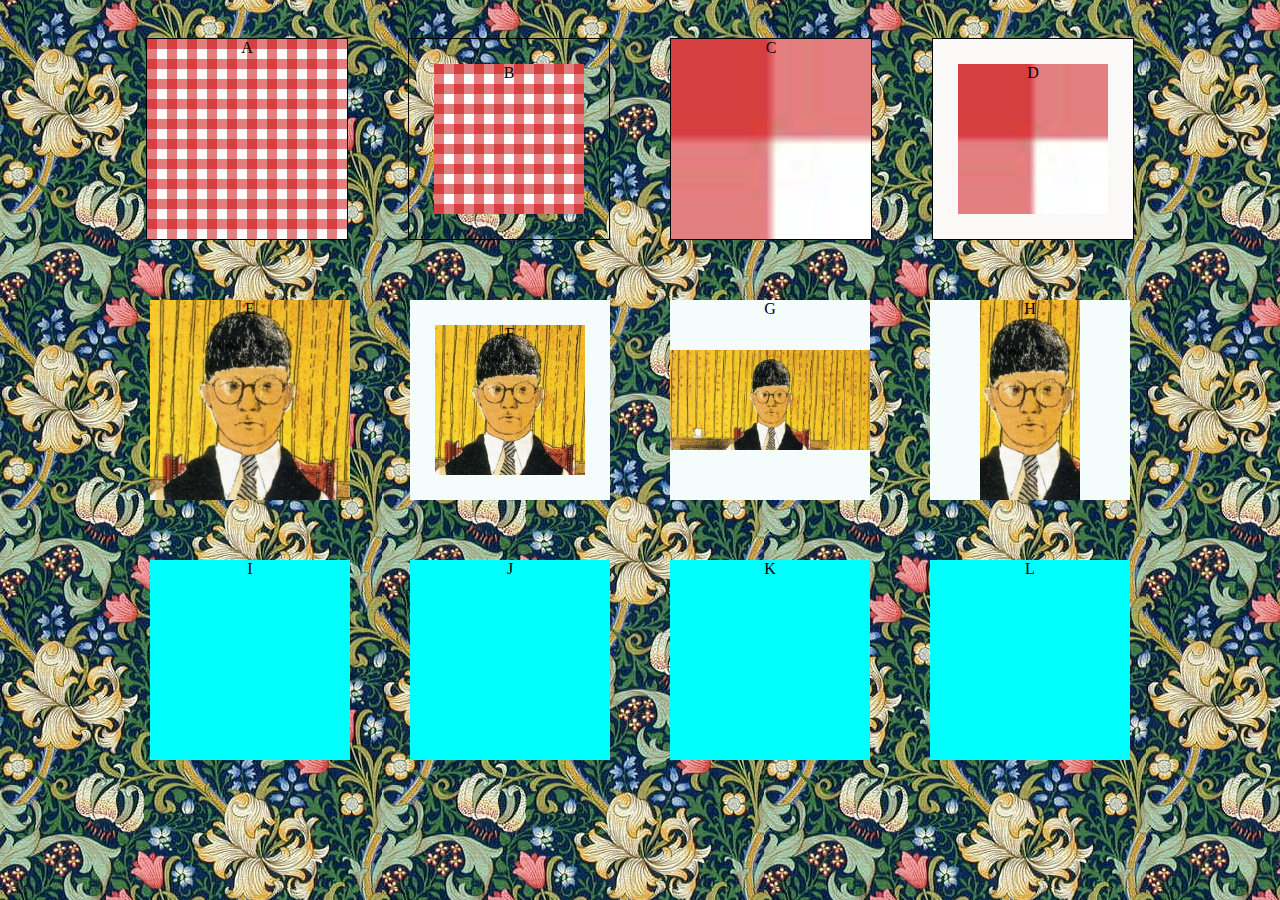
==== Ejercicio17/index.html @ 801cc884 "segunda generación de nietos" ====
<!DOCTYPE html>
<html lang="en">
<head>
    <meta charset="UTF-8">
    <meta http-equiv="X-UA-Compatible" content="IE=edge">
    <meta name="viewport" content="width=device-width, initial-scale=1.0">
    <title>Document</title>
    <link rel="stylesheet" href="css/style.css">
</head>
<body>
    <div class="container">
        <div class="hijo1">
            <div id="mantel1">A</div>
            <div id="mantel2">
                <div id="mantel2-hijo">B</div>
            </div>
            <div id="mantel3">C</div>
            <div id="mantel4">
                <div id="mantel4-hijo">D</div>
            </div>
        </div>
        <div class="hijo2">
            <div id="hijo2E">E</div>
            <div id="hijo2F">
                <div id="hijo2F-hijo">F</div> 
            </div>
            <div id="hijo2G">G</div>
            <div id="hijo2H">H</div>
        </div>
        <div class="hijo3">
            <div>I</div>
            <div>J</div>
            <div>K</div>
            <div>L</div>
        </div>
    </div>
</body>
</html>
---- Ejercicio17/css/style.css ----
body {
    background-image: url(../img/ac.jpg);
}

/* FLEX PADRE : DIRECCIÓN EN COLUMNAS PARA UBICAR A LOS 3 HIJOS CON 4 ELEMENTOS */
.container {
    display: flex;
    flex-direction: column;
    align-items: center;
    text-align:center;
}

/* LOS HIJOS TENDRÁN DISPOSION FLEX PERO EN FILAS PARA UBICAR LOS ELEMENTOS*/
.hijo1 {
    display: flex;
    flex-direction: row;
}

/* DISPOSICION  DE LA PRIMERA COLUMNA */
.hijo1 > div {    
   /* background-color: aqua;*/
    width: 200px;
    height: 200px;
    margin: 30px;
    border: solid 1px black;
}

.hijo2 {
    display: flex;
    flex-direction: row;
}

/* DISPOSICION  DE LA SEGUNDA COLUMNA */
.hijo2 > div { 
    background-color: rgb(245, 252, 252);
    width: 200px;
    height: 200px;
    margin: 30px;
}

.hijo3 {
    display: flex;
    flex-direction: row;
}

.hijo3 > div { 
    background-color: aqua;
    width: 200px;
    height: 200px;
    margin: 30px;
}

#mantel1 {
    background-image: url("../img/back_mantel.jpg");
    background-repeat: repeat;
}

#mantel2 {
    border: solid black 1px;
}

#mantel2-hijo {
    width: 150px;
    height: 150px;
    margin:25px;
    background-image: url("../img/back_mantel.jpg");
}

#mantel3  {
    background-image: url("../img/back_mantel.jpg");
    background-repeat: no-repeat;
    background-position: center;
    background-size: 200px 200px;

    /*FUNCIONAN DE AMBAS FORMAS, TANTO ABREVIADO COMO EN DETALLE
    background : url("../img/back_mantel.jpg"), no-repeat, center, 200px 200px;*/
}

#mantel4 {
    background-color: rgb(250, 249, 248);
}

#mantel4-hijo {
    width: 150px;
    height: 150px;
    margin: 25px;
    background: url("../img/back_mantel.jpg");
    background-repeat: no-repeat;
    background-position: center;
    background-size: 150px 150px;
}

#hijo2E {
    background-image: url("../img/dh.jpg");
    background-size: 200px 200px;
}

#hijo2F-hijo {
    width: 150px;
    height: 150px;
    margin : 25px;
    background-image: url("../img/dh.jpg");
    background-size: 150px 150px;
}

#hijo2G {
    background-image: url("../img/dh_2.jpg");
    background-size: 200px 100px;
    background-repeat: no-repeat;
    background-position: center;
}

#hijo2H {
    background-image: url("../img/dh_3.jpg");
    background-size: 100px 200px;
    background-repeat: no-repeat;
    background-position: center;
}
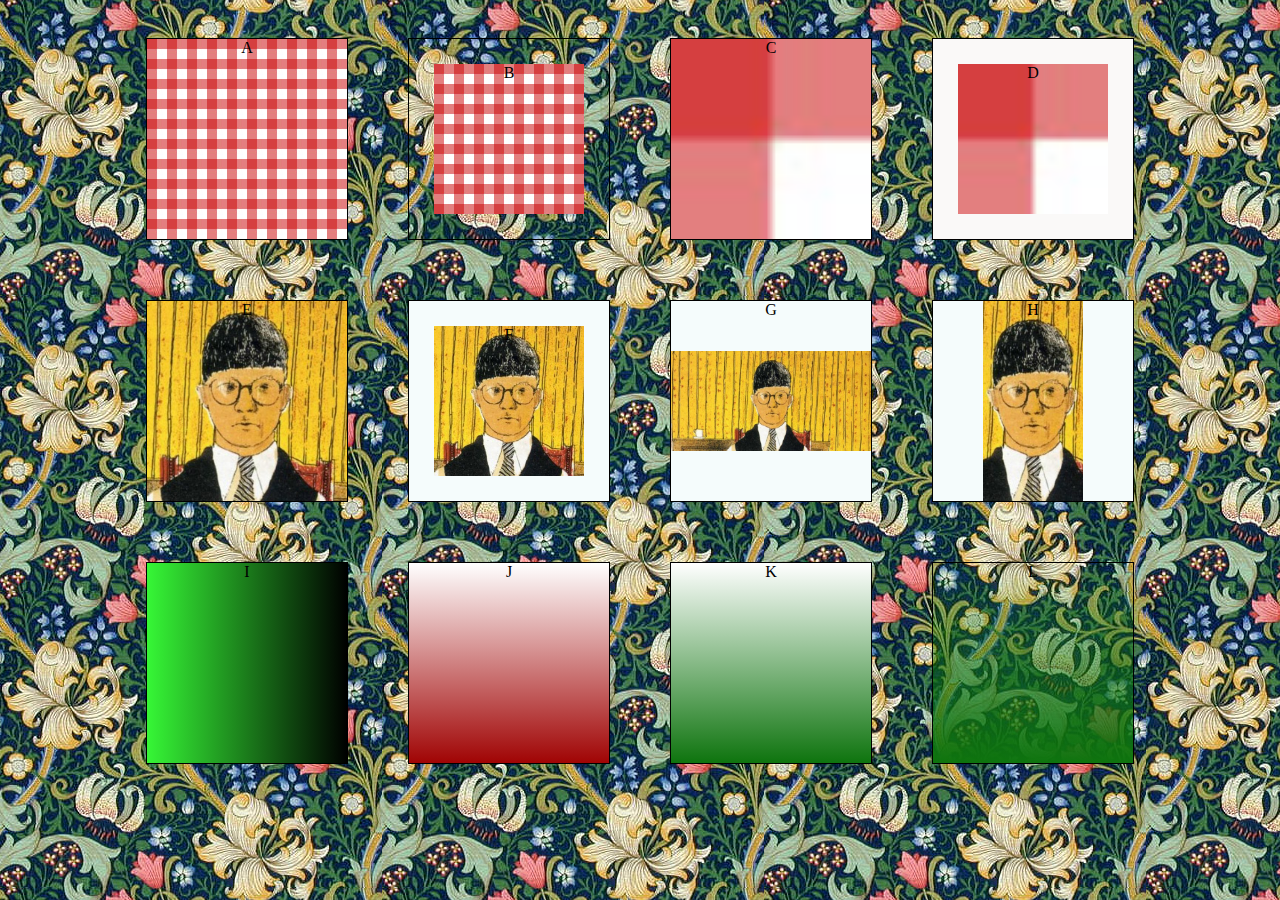
==== commit bfea23f2: "finally 17" ====
--- a/Ejercicio17/index.html
+++ b/Ejercicio17/index.html
@@ -28,10 +28,10 @@
             <div id="hijo2H">H</div>
         </div>
         <div class="hijo3">
-            <div>I</div>
-            <div>J</div>
-            <div>K</div>
-            <div>L</div>
+            <div id="hijo3I">I</div>
+            <div id="hijo3J">J</div>
+            <div id="hijo3K">K</div>
+            <div id="hijo3L">L</div>
         </div>
     </div>
 </body>
--- a/Ejercicio17/css/style.css
+++ b/Ejercicio17/css/style.css
@@ -36,6 +36,7 @@
     width: 200px;
     height: 200px;
     margin: 30px;
+    border: solid black 1px;
 }
 
 .hijo3 {
@@ -44,10 +45,10 @@
 }
 
 .hijo3 > div { 
-    background-color: aqua;
     width: 200px;
     height: 200px;
     margin: 30px;
+    border: solid black 1px;
 }
 
 #mantel1 {
@@ -115,4 +116,21 @@
     background-size: 100px 200px;
     background-repeat: no-repeat;
     background-position: center;
+}
+
+#hijo3I {
+    /*background-color: darkgreen;*/
+    background : linear-gradient(90deg, rgb(54, 247, 54), black)
+}
+
+#hijo3J {
+    background: linear-gradient(white, rgb(160, 4, 4));
+}
+
+#hijo3K {
+    background: linear-gradient(rgb(255, 255, 255), rgb(14, 116, 14));
+}
+
+#hijo3L {                                   /* EL VALOR TRANSPARENTE DEGRADA EL FONDO COMO ATRIBUTO EN CSS */
+    background: linear-gradient(transparent, rgb(14, 116, 14));
 }